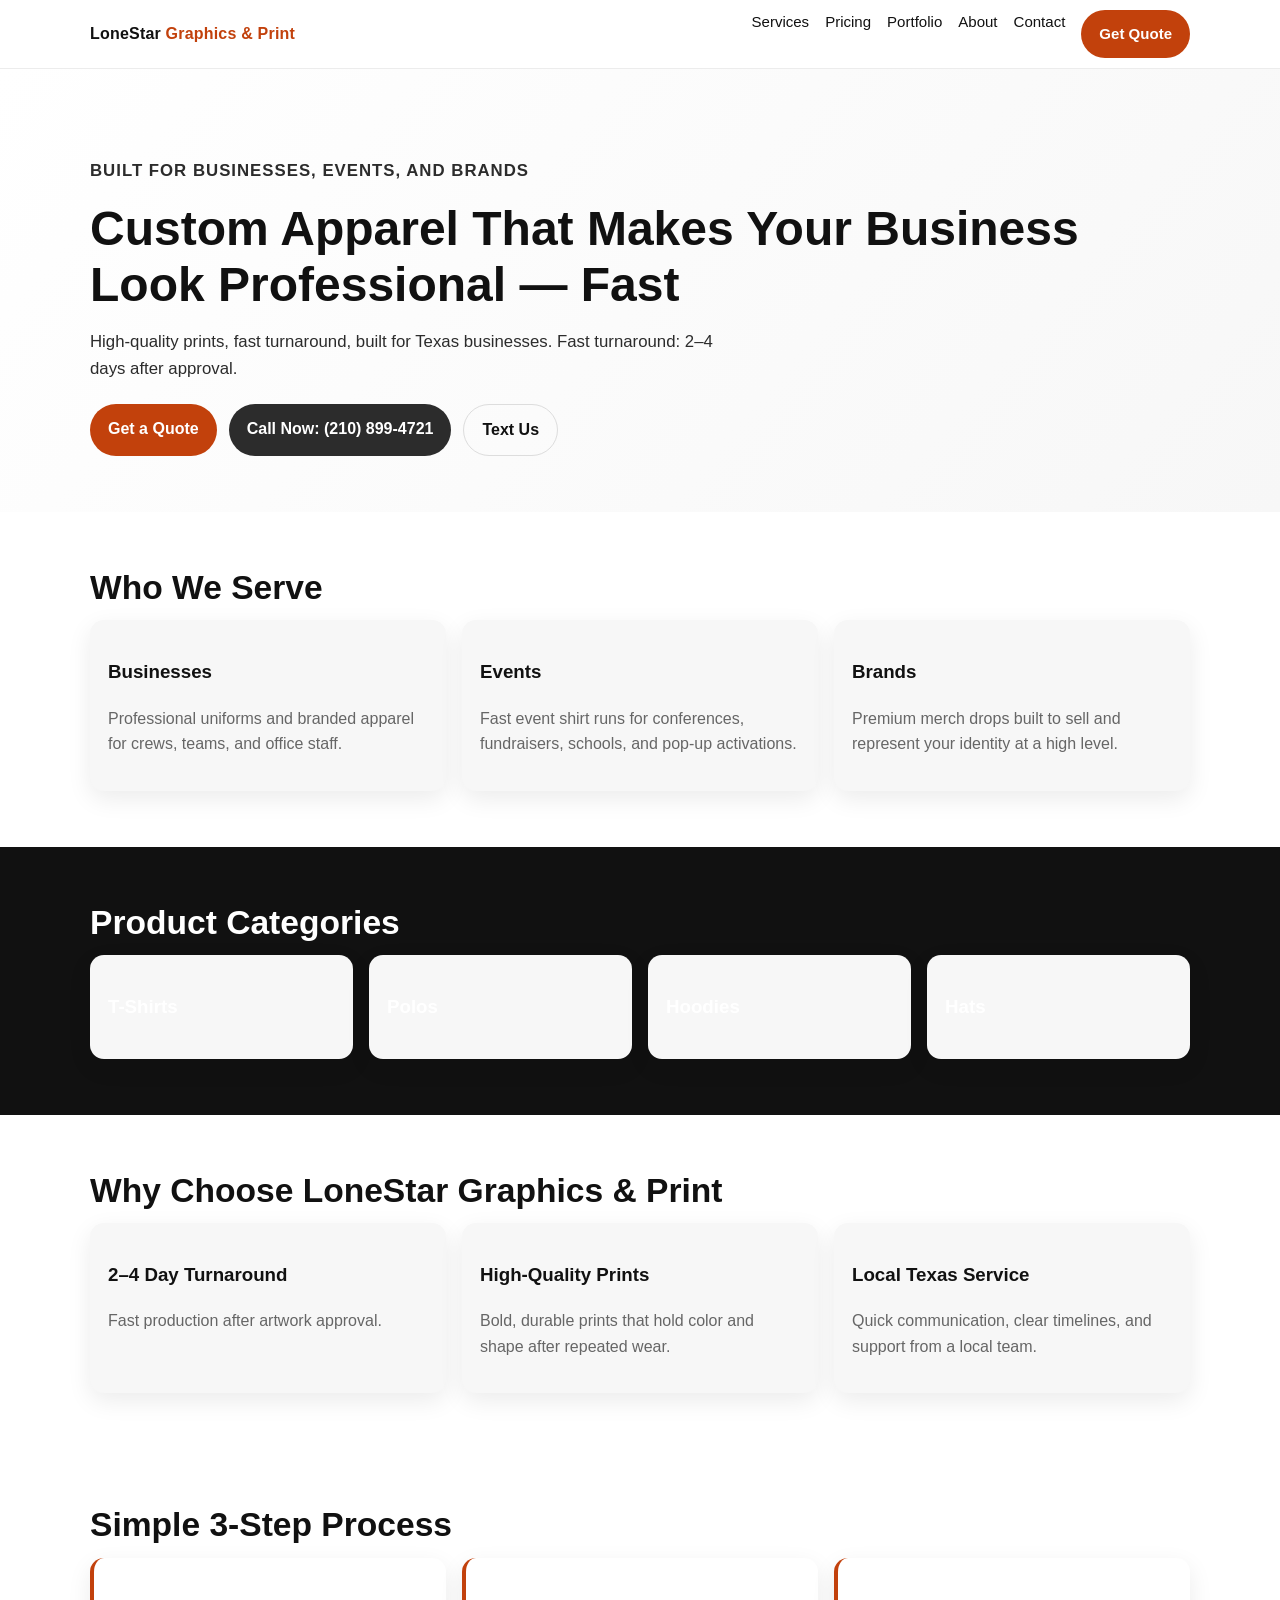
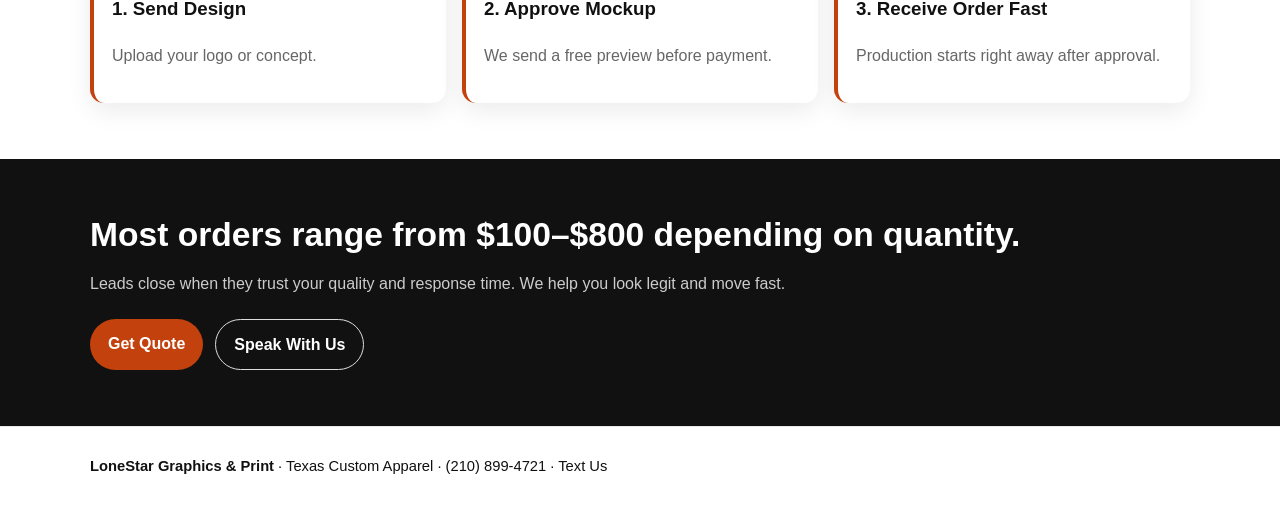
==== index.html @ 67edb774 "Build multi-page custom apparel site with lead quote funnel" ====
<!DOCTYPE html>
<html lang="en">
<head>
  <meta charset="UTF-8" />
  <meta name="viewport" content="width=device-width, initial-scale=1.0" />
  <title>LoneStar Graphics & Print | Texas Custom Apparel</title>
  <meta name="description" content="LoneStar Graphics & Print helps Texas businesses, events, and brands order custom shirts, hoodies, polos, and hats with 2–4 day turnaround." />
  <meta name="keywords" content="Texas custom apparel, custom shirts near me, custom t-shirts Texas, business uniforms" />
  <link rel="stylesheet" href="styles.css" />
</head>
<body>
  <header class="site-header">
    <div class="container nav-row">
      <a href="index.html" class="brand">LoneStar <span>Graphics & Print</span></a>
      <nav class="nav-links">
        <a href="services.html">Services</a>
        <a href="pricing.html">Pricing</a>
        <a href="portfolio.html">Portfolio</a>
        <a href="about.html">About</a>
        <a href="contact.html">Contact</a>
        <a class="btn btn-primary" href="quote.html">Get Quote</a>
      </nav>
    </div>
  </header>

  <main>
    <section class="hero">
      <div class="container">
        <p class="kicker">Built for businesses, events, and brands</p>
        <h1>Custom Apparel That Makes Your Business Look Professional — Fast</h1>
        <p>High-quality prints, fast turnaround, built for Texas businesses. Fast turnaround: 2–4 days after approval.</p>
        <div class="cta-row">
          <a class="btn btn-primary" href="quote.html">Get a Quote</a>
          <a class="btn btn-secondary" href="tel:+12108994721">Call Now: (210) 899-4721</a>
          <a class="btn btn-ghost" href="sms:+12108994721">Text Us</a>
        </div>
      </div>
    </section>

    <section>
      <div class="container">
        <h2>Who We Serve</h2>
        <div class="grid grid-3">
          <article class="card"><h3>Businesses</h3><p class="muted">Professional uniforms and branded apparel for crews, teams, and office staff.</p></article>
          <article class="card"><h3>Events</h3><p class="muted">Fast event shirt runs for conferences, fundraisers, schools, and pop-up activations.</p></article>
          <article class="card"><h3>Brands</h3><p class="muted">Premium merch drops built to sell and represent your identity at a high level.</p></article>
        </div>
      </div>
    </section>

    <section class="band">
      <div class="container">
        <h2>Product Categories</h2>
        <div class="grid grid-4">
          <article class="card"><h3>T-Shirts</h3></article>
          <article class="card"><h3>Polos</h3></article>
          <article class="card"><h3>Hoodies</h3></article>
          <article class="card"><h3>Hats</h3></article>
        </div>
      </div>
    </section>

    <section>
      <div class="container">
        <h2>Why Choose LoneStar Graphics & Print</h2>
        <div class="grid grid-3">
          <article class="card"><h3>2–4 Day Turnaround</h3><p class="muted">Fast production after artwork approval.</p></article>
          <article class="card"><h3>High-Quality Prints</h3><p class="muted">Bold, durable prints that hold color and shape after repeated wear.</p></article>
          <article class="card"><h3>Local Texas Service</h3><p class="muted">Quick communication, clear timelines, and support from a local team.</p></article>
        </div>
      </div>
    </section>

    <section>
      <div class="container">
        <h2>Simple 3-Step Process</h2>
        <div class="grid grid-3">
          <article class="card process-step"><h3>1. Send Design</h3><p class="muted">Upload your logo or concept.</p></article>
          <article class="card process-step"><h3>2. Approve Mockup</h3><p class="muted">We send a free preview before payment.</p></article>
          <article class="card process-step"><h3>3. Receive Order Fast</h3><p class="muted">Production starts right away after approval.</p></article>
        </div>
      </div>
    </section>

    <section class="band">
      <div class="container">
        <h2>Most orders range from $100–$800 depending on quantity.</h2>
        <p class="muted">Leads close when they trust your quality and response time. We help you look legit and move fast.</p>
        <div class="cta-row">
          <a class="btn btn-primary" href="quote.html">Get Quote</a>
          <a class="btn btn-ghost" href="contact.html">Speak With Us</a>
        </div>
      </div>
    </section>
  </main>

  <footer class="footer">
    <div class="container">
      <strong>LoneStar Graphics & Print</strong> · Texas Custom Apparel · <a href="tel:+12108994721">(210) 899-4721</a> · <a href="sms:+12108994721">Text Us</a>
    </div>
  </footer>
</body>
</html>
---- styles.css ----
:root {
  --bg: #ffffff;
  --text: #111111;
  --charcoal: #2c2c2c;
  --muted: #666666;
  --accent: #c2410c;
  --accent-dark: #9a3412;
  --card: #f7f7f7;
  --radius: 14px;
  --shadow: 0 8px 24px rgba(0, 0, 0, 0.08);
}

* { box-sizing: border-box; }
html { scroll-behavior: smooth; }
body {
  margin: 0;
  font-family: Inter, "Segoe UI", Arial, sans-serif;
  color: var(--text);
  background: var(--bg);
  line-height: 1.6;
}

a { color: inherit; text-decoration: none; }
img { max-width: 100%; display: block; }

.container {
  width: min(1100px, 92%);
  margin: 0 auto;
}

.site-header {
  position: sticky;
  top: 0;
  z-index: 100;
  background: rgba(255, 255, 255, 0.95);
  backdrop-filter: blur(6px);
  border-bottom: 1px solid #ececec;
}

.nav-row {
  display: flex;
  align-items: center;
  justify-content: space-between;
  gap: 12px;
  min-height: 68px;
}

.brand {
  font-weight: 800;
  letter-spacing: 0.2px;
}

.brand span { color: var(--accent); }

.nav-links {
  display: flex;
  gap: 16px;
  font-size: 0.94rem;
  flex-wrap: wrap;
  justify-content: flex-end;
}

.btn,
button {
  border: 0;
  border-radius: 999px;
  cursor: pointer;
  font-weight: 700;
  padding: 12px 18px;
  transition: 0.2s ease;
}

.btn-primary {
  background: var(--accent);
  color: #fff;
}
.btn-primary:hover { background: var(--accent-dark); }

.btn-secondary {
  background: var(--charcoal);
  color: #fff;
}

.btn-ghost {
  background: transparent;
  border: 1px solid #ddd;
}

.hero {
  padding: 72px 0 56px;
  background: linear-gradient(130deg, #ffffff 0%, #f7f7f7 100%);
}

.hero h1 {
  font-size: clamp(1.9rem, 5vw, 3rem);
  line-height: 1.15;
  margin: 0 0 14px;
}

.hero p {
  color: var(--charcoal);
  font-size: 1.05rem;
  max-width: 640px;
}

.cta-row {
  display: flex;
  gap: 12px;
  flex-wrap: wrap;
  margin-top: 22px;
}

.kicker {
  text-transform: uppercase;
  letter-spacing: 1px;
  color: var(--accent);
  font-weight: 700;
  font-size: 0.8rem;
}

section { padding: 56px 0; }

h2 {
  font-size: clamp(1.45rem, 3.4vw, 2.1rem);
  line-height: 1.2;
  margin: 0 0 12px;
}

.grid {
  display: grid;
  gap: 16px;
}

.grid-3 { grid-template-columns: repeat(auto-fit, minmax(210px, 1fr)); }
.grid-4 { grid-template-columns: repeat(auto-fit, minmax(180px, 1fr)); }
.grid-2 { grid-template-columns: repeat(auto-fit, minmax(260px, 1fr)); }

.card {
  background: var(--card);
  padding: 18px;
  border-radius: var(--radius);
  box-shadow: var(--shadow);
}

.muted { color: var(--muted); }

.band {
  background: #111;
  color: #fff;
}

.band .muted { color: #cccccc; }

.process-step {
  border-left: 4px solid var(--accent);
  background: #fff;
}

.price {
  font-size: 2rem;
  font-weight: 800;
}

.table-like {
  display: grid;
  gap: 12px;
}

.testimonial {
  font-style: italic;
}

.contact-list {
  list-style: none;
  padding: 0;
  margin: 16px 0 0;
}

.contact-list li {
  margin-bottom: 8px;
}

.form {
  display: grid;
  gap: 12px;
}

input, textarea, select {
  width: 100%;
  border: 1px solid #d8d8d8;
  border-radius: 10px;
  padding: 12px;
  font: inherit;
}

textarea { min-height: 110px; resize: vertical; }

.notice {
  padding: 12px;
  background: #fff6f0;
  border: 1px solid #ffd2ba;
  border-radius: 10px;
}

.footer {
  padding: 28px 0;
  border-top: 1px solid #eaeaea;
  font-size: 0.92rem;
}

.progress-wrap {
  background: #eee;
  border-radius: 999px;
  height: 10px;
  overflow: hidden;
}

.progress-bar {
  height: 100%;
  width: 20%;
  background: var(--accent);
  transition: width 0.3s;
}

.quote-step {
  display: none;
}
.quote-step.active { display: block; }

.select-grid {
  display: grid;
  gap: 10px;
  grid-template-columns: repeat(auto-fit, minmax(180px, 1fr));
}

.choice-card {
  border: 1px solid #ddd;
  border-radius: 12px;
  padding: 14px;
  background: #fff;
}

.choice-card.selected {
  border-color: var(--accent);
  box-shadow: 0 0 0 2px rgba(194, 65, 12, 0.15);
}

.inline {
  display: flex;
  gap: 10px;
  align-items: center;
  flex-wrap: wrap;
}

.size-grid {
  display: grid;
  grid-template-columns: repeat(3, minmax(90px, 1fr));
  gap: 10px;
}

@media (max-width: 760px) {
  .nav-links a { display: none; }
  .size-grid { grid-template-columns: repeat(2, minmax(90px, 1fr)); }
}
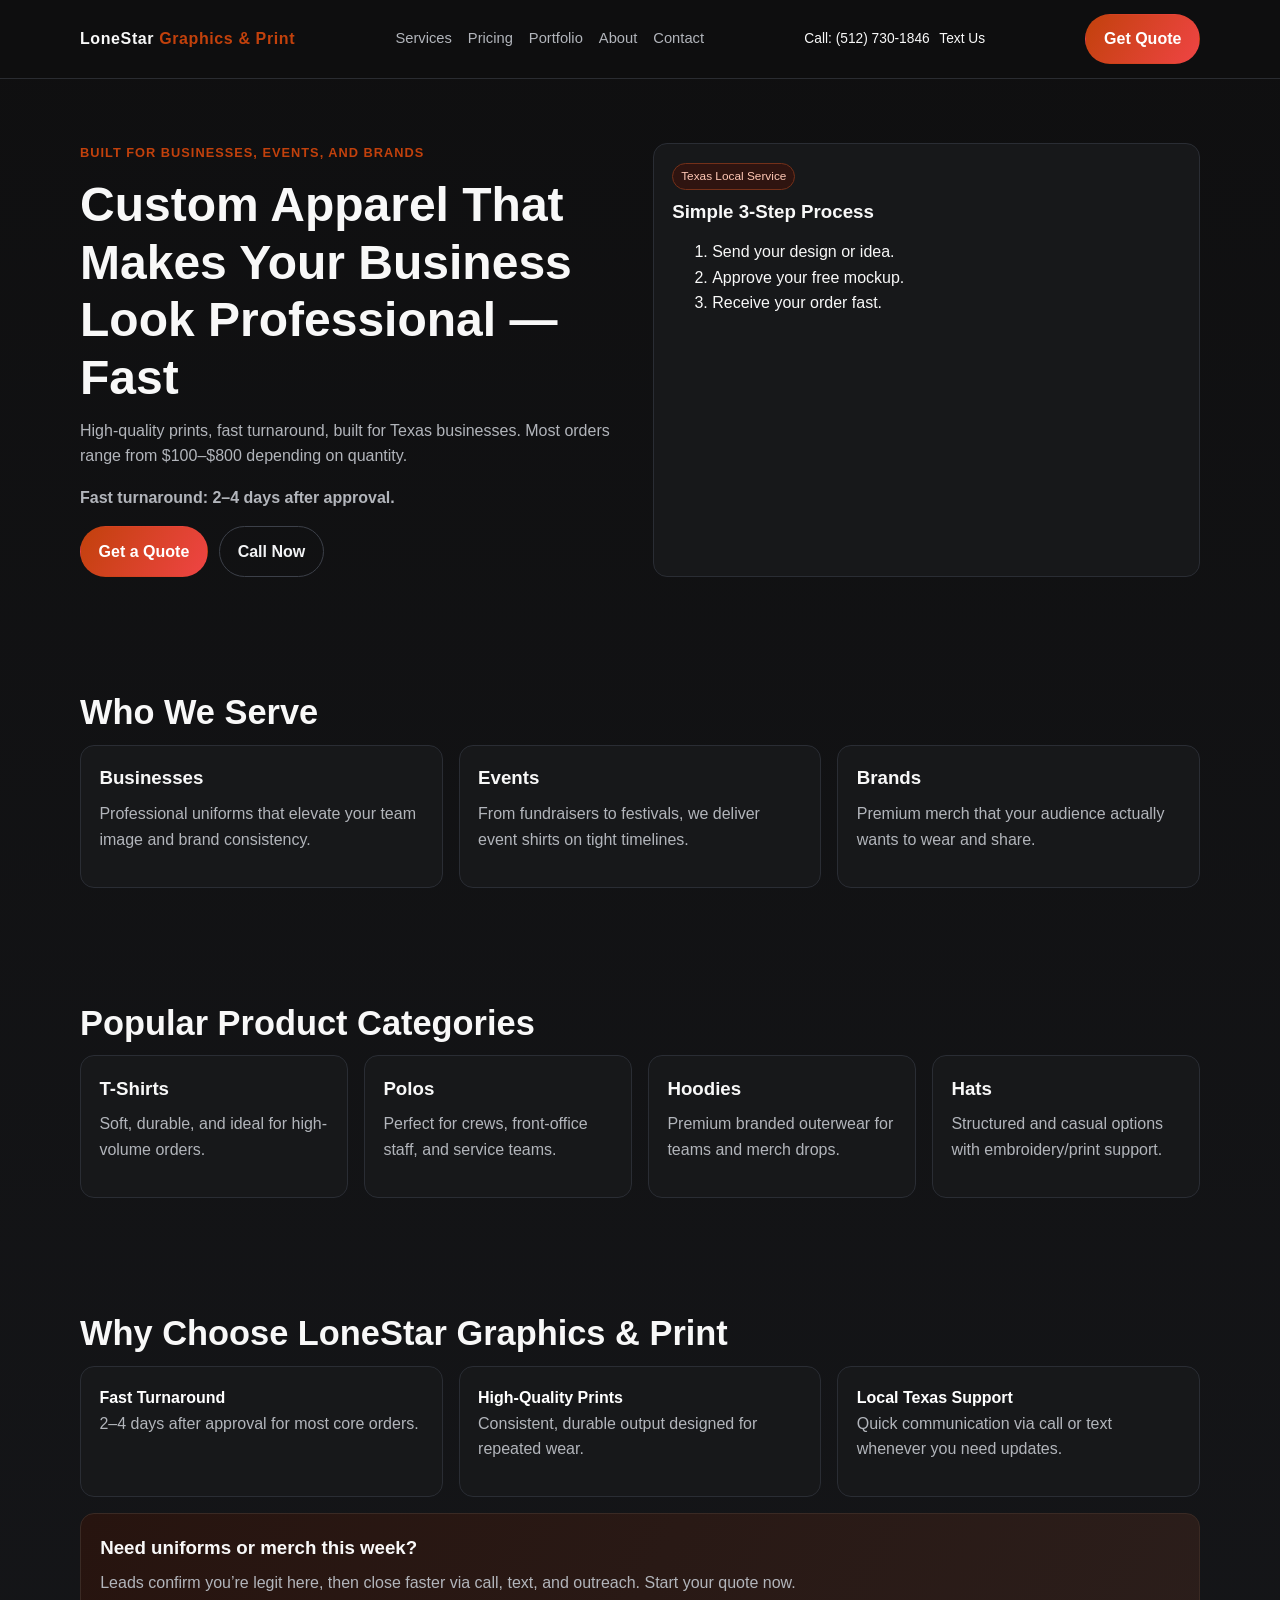
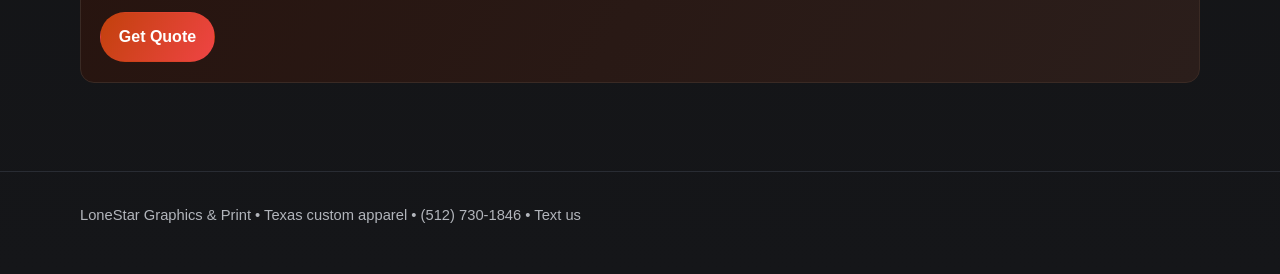
==== commit 25465a7b: "Build multi-page LoneStar apparel site with quote funnel" ====
--- a/index.html
+++ b/index.html
@@ -1,103 +1,99 @@
-<!DOCTYPE html>
+<!doctype html>
 <html lang="en">
 <head>
   <meta charset="UTF-8" />
   <meta name="viewport" content="width=device-width, initial-scale=1.0" />
   <title>LoneStar Graphics & Print | Texas Custom Apparel</title>
-  <meta name="description" content="LoneStar Graphics & Print helps Texas businesses, events, and brands order custom shirts, hoodies, polos, and hats with 2–4 day turnaround." />
-  <meta name="keywords" content="Texas custom apparel, custom shirts near me, custom t-shirts Texas, business uniforms" />
+  <meta name="description" content="Texas custom apparel for businesses, events, and brands. Fast 2–4 day turnaround on custom shirts, hoodies, polos, and hats." />
+  <meta name="keywords" content="Texas custom apparel, custom shirts near me, business uniforms Texas, custom print shop" />
   <link rel="stylesheet" href="styles.css" />
 </head>
 <body>
-  <header class="site-header">
-    <div class="container nav-row">
-      <a href="index.html" class="brand">LoneStar <span>Graphics & Print</span></a>
-      <nav class="nav-links">
-        <a href="services.html">Services</a>
-        <a href="pricing.html">Pricing</a>
-        <a href="portfolio.html">Portfolio</a>
-        <a href="about.html">About</a>
-        <a href="contact.html">Contact</a>
-        <a class="btn btn-primary" href="quote.html">Get Quote</a>
-      </nav>
+<header class="site-header">
+  <div class="container nav-wrap">
+    <a href="index.html" class="logo">LoneStar <span>Graphics & Print</span></a>
+    <nav class="nav-links">
+      <a href="services.html">Services</a>
+      <a href="pricing.html">Pricing</a>
+      <a href="portfolio.html">Portfolio</a>
+      <a href="about.html">About</a>
+      <a href="contact.html">Contact</a>
+    </nav>
+    <div class="phone-links">
+      <a href="tel:+15127301846">Call: (512) 730-1846</a>
+      <a href="sms:+15127301846">Text Us</a>
     </div>
-  </header>
-
-  <main>
-    <section class="hero">
-      <div class="container">
+    <a class="btn btn-primary" href="quote.html">Get Quote</a>
+  </div>
+</header>
+<main>
+  <section class="hero">
+    <div class="container hero-grid">
+      <div>
         <p class="kicker">Built for businesses, events, and brands</p>
         <h1>Custom Apparel That Makes Your Business Look Professional — Fast</h1>
-        <p>High-quality prints, fast turnaround, built for Texas businesses. Fast turnaround: 2–4 days after approval.</p>
-        <div class="cta-row">
+        <p>High-quality prints, fast turnaround, built for Texas businesses. Most orders range from $100–$800 depending on quantity.</p>
+        <p><strong>Fast turnaround: 2–4 days after approval.</strong></p>
+        <div style="display:flex; gap:.7rem; flex-wrap:wrap; margin-top:1rem;">
           <a class="btn btn-primary" href="quote.html">Get a Quote</a>
-          <a class="btn btn-secondary" href="tel:+12108994721">Call Now: (210) 899-4721</a>
-          <a class="btn btn-ghost" href="sms:+12108994721">Text Us</a>
+          <a class="btn btn-outline" href="tel:+15127301846">Call Now</a>
         </div>
       </div>
-    </section>
+      <div class="card">
+        <span class="badge">Texas Local Service</span>
+        <h3>Simple 3-Step Process</h3>
+        <ol>
+          <li>Send your design or idea.</li>
+          <li>Approve your free mockup.</li>
+          <li>Receive your order fast.</li>
+        </ol>
+      </div>
+    </div>
+  </section>
 
-    <section>
-      <div class="container">
-        <h2>Who We Serve</h2>
-        <div class="grid grid-3">
-          <article class="card"><h3>Businesses</h3><p class="muted">Professional uniforms and branded apparel for crews, teams, and office staff.</p></article>
-          <article class="card"><h3>Events</h3><p class="muted">Fast event shirt runs for conferences, fundraisers, schools, and pop-up activations.</p></article>
-          <article class="card"><h3>Brands</h3><p class="muted">Premium merch drops built to sell and represent your identity at a high level.</p></article>
-        </div>
+  <section>
+    <div class="container">
+      <h2>Who We Serve</h2>
+      <div class="card-grid cols-3">
+        <article class="card"><h3>Businesses</h3><p>Professional uniforms that elevate your team image and brand consistency.</p></article>
+        <article class="card"><h3>Events</h3><p>From fundraisers to festivals, we deliver event shirts on tight timelines.</p></article>
+        <article class="card"><h3>Brands</h3><p>Premium merch that your audience actually wants to wear and share.</p></article>
       </div>
-    </section>
+    </div>
+  </section>
 
-    <section class="band">
-      <div class="container">
-        <h2>Product Categories</h2>
-        <div class="grid grid-4">
-          <article class="card"><h3>T-Shirts</h3></article>
-          <article class="card"><h3>Polos</h3></article>
-          <article class="card"><h3>Hoodies</h3></article>
-          <article class="card"><h3>Hats</h3></article>
-        </div>
+  <section>
+    <div class="container">
+      <h2>Popular Product Categories</h2>
+      <div class="card-grid cols-4">
+        <article class="card"><h3>T-Shirts</h3><p>Soft, durable, and ideal for high-volume orders.</p></article>
+        <article class="card"><h3>Polos</h3><p>Perfect for crews, front-office staff, and service teams.</p></article>
+        <article class="card"><h3>Hoodies</h3><p>Premium branded outerwear for teams and merch drops.</p></article>
+        <article class="card"><h3>Hats</h3><p>Structured and casual options with embroidery/print support.</p></article>
       </div>
-    </section>
+    </div>
+  </section>
 
-    <section>
-      <div class="container">
-        <h2>Why Choose LoneStar Graphics & Print</h2>
-        <div class="grid grid-3">
-          <article class="card"><h3>2–4 Day Turnaround</h3><p class="muted">Fast production after artwork approval.</p></article>
-          <article class="card"><h3>High-Quality Prints</h3><p class="muted">Bold, durable prints that hold color and shape after repeated wear.</p></article>
-          <article class="card"><h3>Local Texas Service</h3><p class="muted">Quick communication, clear timelines, and support from a local team.</p></article>
-        </div>
+  <section>
+    <div class="container">
+      <h2>Why Choose LoneStar Graphics & Print</h2>
+      <div class="card-grid cols-3">
+        <article class="card"><strong>Fast Turnaround</strong><p>2–4 days after approval for most core orders.</p></article>
+        <article class="card"><strong>High-Quality Prints</strong><p>Consistent, durable output designed for repeated wear.</p></article>
+        <article class="card"><strong>Local Texas Support</strong><p>Quick communication via call or text whenever you need updates.</p></article>
       </div>
-    </section>
-
-    <section>
-      <div class="container">
-        <h2>Simple 3-Step Process</h2>
-        <div class="grid grid-3">
-          <article class="card process-step"><h3>1. Send Design</h3><p class="muted">Upload your logo or concept.</p></article>
-          <article class="card process-step"><h3>2. Approve Mockup</h3><p class="muted">We send a free preview before payment.</p></article>
-          <article class="card process-step"><h3>3. Receive Order Fast</h3><p class="muted">Production starts right away after approval.</p></article>
-        </div>
+      <div class="cta-band" style="margin-top:1rem;">
+        <h3>Need uniforms or merch this week?</h3>
+        <p>Leads confirm you’re legit here, then close faster via call, text, and outreach. Start your quote now.</p>
+        <a class="btn btn-primary" href="quote.html">Get Quote</a>
       </div>
-    </section>
-
-    <section class="band">
-      <div class="container">
-        <h2>Most orders range from $100–$800 depending on quantity.</h2>
-        <p class="muted">Leads close when they trust your quality and response time. We help you look legit and move fast.</p>
-        <div class="cta-row">
-          <a class="btn btn-primary" href="quote.html">Get Quote</a>
-          <a class="btn btn-ghost" href="contact.html">Speak With Us</a>
-        </div>
-      </div>
-    </section>
-  </main>
-
-  <footer class="footer">
-    <div class="container">
-      <strong>LoneStar Graphics & Print</strong> · Texas Custom Apparel · <a href="tel:+12108994721">(210) 899-4721</a> · <a href="sms:+12108994721">Text Us</a>
     </div>
-  </footer>
+  </section>
+</main>
+<footer>
+  <div class="container">
+    <p>LoneStar Graphics & Print • Texas custom apparel • <a href="tel:+15127301846">(512) 730-1846</a> • <a href="sms:+15127301846">Text us</a></p>
+  </div>
+</footer>
 </body>
 </html>
--- a/styles.css
+++ b/styles.css
@@ -1,264 +1,218 @@
 :root {
-  --bg: #ffffff;
-  --text: #111111;
-  --charcoal: #2c2c2c;
-  --muted: #666666;
+  --bg: #0f0f10;
+  --surface: #17181a;
+  --surface-2: #202226;
+  --text: #f8f8f8;
+  --muted: #b2b5bb;
   --accent: #c2410c;
-  --accent-dark: #9a3412;
-  --card: #f7f7f7;
+  --accent-2: #ef4444;
   --radius: 14px;
-  --shadow: 0 8px 24px rgba(0, 0, 0, 0.08);
+  --maxw: 1120px;
 }
 
 * { box-sizing: border-box; }
-html { scroll-behavior: smooth; }
 body {
   margin: 0;
-  font-family: Inter, "Segoe UI", Arial, sans-serif;
+  font-family: Inter, -apple-system, BlinkMacSystemFont, "Segoe UI", Roboto, sans-serif;
+  background: linear-gradient(180deg, #0f0f10 0%, #151619 100%);
   color: var(--text);
-  background: var(--bg);
   line-height: 1.6;
 }
-
+img { max-width: 100%; border-radius: 10px; }
 a { color: inherit; text-decoration: none; }
-img { max-width: 100%; display: block; }
 
 .container {
-  width: min(1100px, 92%);
-  margin: 0 auto;
+  width: min(100% - 2rem, var(--maxw));
+  margin-inline: auto;
 }
 
 .site-header {
   position: sticky;
   top: 0;
-  z-index: 100;
-  background: rgba(255, 255, 255, 0.95);
-  backdrop-filter: blur(6px);
-  border-bottom: 1px solid #ececec;
-}
-
-.nav-row {
+  z-index: 999;
+  background: rgba(15, 15, 16, 0.9);
+  backdrop-filter: blur(10px);
+  border-bottom: 1px solid #2a2c31;
+}
+
+.nav-wrap {
   display: flex;
+  justify-content: space-between;
   align-items: center;
-  justify-content: space-between;
-  gap: 12px;
-  min-height: 68px;
-}
-
-.brand {
+  padding: 0.85rem 0;
+  gap: 1rem;
+}
+
+.logo {
   font-weight: 800;
-  letter-spacing: 0.2px;
-}
-
-.brand span { color: var(--accent); }
+  letter-spacing: 0.6px;
+}
+.logo span { color: var(--accent); }
 
 .nav-links {
-  display: flex;
-  gap: 16px;
-  font-size: 0.94rem;
-  flex-wrap: wrap;
-  justify-content: flex-end;
-}
-
-.btn,
-button {
-  border: 0;
+  display: none;
+  gap: 1rem;
+  color: var(--muted);
+  font-size: 0.92rem;
+}
+
+.phone-links {
+  display: none;
+  gap: 0.6rem;
+  align-items: center;
+  font-size: 0.86rem;
+}
+
+.btn {
+  display: inline-flex;
+  align-items: center;
+  justify-content: center;
   border-radius: 999px;
+  border: 1px solid transparent;
+  padding: 0.72rem 1.1rem;
+  font-weight: 700;
+  transition: 0.2s ease;
   cursor: pointer;
+}
+.btn-primary {
+  background: linear-gradient(120deg, var(--accent), var(--accent-2));
+  color: white;
+}
+.btn-primary:hover { transform: translateY(-1px); opacity: 0.94; }
+.btn-outline {
+  border-color: #3c4049;
+  color: #f2f3f5;
+}
+.btn-outline:hover { background: #272a31; }
+
+main section { padding: 3.5rem 0; }
+.hero {
+  padding-top: 4rem;
+}
+.hero-grid {
+  display: grid;
+  gap: 1.6rem;
+}
+.kicker {
+  color: var(--accent);
   font-weight: 700;
-  padding: 12px 18px;
-  transition: 0.2s ease;
-}
-
-.btn-primary {
-  background: var(--accent);
-  color: #fff;
-}
-.btn-primary:hover { background: var(--accent-dark); }
-
-.btn-secondary {
-  background: var(--charcoal);
-  color: #fff;
-}
-
-.btn-ghost {
-  background: transparent;
-  border: 1px solid #ddd;
-}
-
-.hero {
-  padding: 72px 0 56px;
-  background: linear-gradient(130deg, #ffffff 0%, #f7f7f7 100%);
-}
-
-.hero h1 {
-  font-size: clamp(1.9rem, 5vw, 3rem);
-  line-height: 1.15;
-  margin: 0 0 14px;
-}
-
-.hero p {
-  color: var(--charcoal);
-  font-size: 1.05rem;
-  max-width: 640px;
-}
-
-.cta-row {
-  display: flex;
-  gap: 12px;
-  flex-wrap: wrap;
-  margin-top: 22px;
-}
-
-.kicker {
   text-transform: uppercase;
   letter-spacing: 1px;
-  color: var(--accent);
-  font-weight: 700;
   font-size: 0.8rem;
 }
-
-section { padding: 56px 0; }
-
-h2 {
-  font-size: clamp(1.45rem, 3.4vw, 2.1rem);
-  line-height: 1.2;
-  margin: 0 0 12px;
-}
-
-.grid {
+h1, h2, h3 { line-height: 1.2; margin: 0.2rem 0 0.7rem; }
+h1 { font-size: clamp(1.9rem, 7vw, 3rem); }
+h2 { font-size: clamp(1.5rem, 4.5vw, 2.15rem); }
+p { margin-top: 0; color: var(--muted); }
+
+.card-grid {
   display: grid;
-  gap: 16px;
-}
-
-.grid-3 { grid-template-columns: repeat(auto-fit, minmax(210px, 1fr)); }
-.grid-4 { grid-template-columns: repeat(auto-fit, minmax(180px, 1fr)); }
-.grid-2 { grid-template-columns: repeat(auto-fit, minmax(260px, 1fr)); }
-
+  grid-template-columns: 1fr;
+  gap: 1rem;
+}
 .card {
-  background: var(--card);
-  padding: 18px;
+  background: var(--surface);
+  border: 1px solid #2a2d34;
   border-radius: var(--radius);
-  box-shadow: var(--shadow);
-}
-
-.muted { color: var(--muted); }
-
-.band {
-  background: #111;
+  padding: 1.15rem;
+}
+.card strong { color: white; }
+.badge {
+  display: inline-block;
+  background: #2f1410;
+  color: #ffc7b5;
+  border: 1px solid #743019;
+  padding: 0.2rem 0.5rem;
+  border-radius: 999px;
+  font-size: 0.74rem;
+  margin-bottom: 0.45rem;
+}
+
+.cta-band {
+  border: 1px solid #3a2a24;
+  background: linear-gradient(120deg, #27140f, #2b1e1b);
+  border-radius: var(--radius);
+  padding: 1.2rem;
+}
+
+footer {
+  border-top: 1px solid #292c33;
+  margin-top: 2rem;
+  padding: 2rem 0;
+  color: var(--muted);
+  font-size: 0.92rem;
+}
+
+.funnel {
+  max-width: 760px;
+  margin: 0 auto;
+}
+.progress-wrap {
+  margin: 1rem 0 1.5rem;
+}
+progress {
+  width: 100%;
+  height: 12px;
+  border-radius: 999px;
+}
+progress::-webkit-progress-bar { background: #282b32; border-radius: 999px; }
+progress::-webkit-progress-value { background: linear-gradient(120deg, var(--accent), var(--accent-2)); border-radius: 999px; }
+
+.step { display: none; }
+.step.active { display: block; }
+
+.option-grid { display: grid; gap: 0.8rem; }
+.option-btn {
+  width: 100%;
+  text-align: left;
+  padding: 1rem;
+  border-radius: 12px;
+  border: 1px solid #333741;
+  background: #1c1f25;
   color: #fff;
-}
-
-.band .muted { color: #cccccc; }
-
-.process-step {
-  border-left: 4px solid var(--accent);
-  background: #fff;
-}
-
-.price {
-  font-size: 2rem;
-  font-weight: 800;
-}
-
-.table-like {
+  font-weight: 600;
+}
+.option-btn.selected { border-color: var(--accent); background: #2b1b15; }
+
+.field { margin-bottom: 0.9rem; }
+label { display: block; margin-bottom: 0.35rem; font-weight: 600; }
+input, textarea, select {
+  width: 100%;
+  background: #121317;
+  border: 1px solid #2f333d;
+  color: #fff;
+  padding: 0.75rem;
+  border-radius: 10px;
+}
+textarea { min-height: 110px; }
+.inline {
   display: grid;
-  gap: 12px;
-}
-
+  grid-template-columns: 1fr 1fr;
+  gap: 0.7rem;
+}
+
+.small-note { font-size: 0.85rem; color: #c8cad0; }
+.trust { color: #f8bba6; font-weight: 600; font-size: 0.9rem; }
+
+.portfolio-item {
+  background: var(--surface-2);
+  border: 1px solid #2c3038;
+  padding: 1rem;
+  border-radius: var(--radius);
+}
 .testimonial {
   font-style: italic;
-}
-
-.contact-list {
-  list-style: none;
-  padding: 0;
-  margin: 16px 0 0;
-}
-
-.contact-list li {
-  margin-bottom: 8px;
-}
-
-.form {
-  display: grid;
-  gap: 12px;
-}
-
-input, textarea, select {
-  width: 100%;
-  border: 1px solid #d8d8d8;
-  border-radius: 10px;
-  padding: 12px;
-  font: inherit;
-}
-
-textarea { min-height: 110px; resize: vertical; }
-
-.notice {
-  padding: 12px;
-  background: #fff6f0;
-  border: 1px solid #ffd2ba;
-  border-radius: 10px;
-}
-
-.footer {
-  padding: 28px 0;
-  border-top: 1px solid #eaeaea;
-  font-size: 0.92rem;
-}
-
-.progress-wrap {
-  background: #eee;
-  border-radius: 999px;
-  height: 10px;
-  overflow: hidden;
-}
-
-.progress-bar {
-  height: 100%;
-  width: 20%;
-  background: var(--accent);
-  transition: width 0.3s;
-}
-
-.quote-step {
-  display: none;
-}
-.quote-step.active { display: block; }
-
-.select-grid {
-  display: grid;
-  gap: 10px;
-  grid-template-columns: repeat(auto-fit, minmax(180px, 1fr));
-}
-
-.choice-card {
-  border: 1px solid #ddd;
-  border-radius: 12px;
-  padding: 14px;
-  background: #fff;
-}
-
-.choice-card.selected {
-  border-color: var(--accent);
-  box-shadow: 0 0 0 2px rgba(194, 65, 12, 0.15);
-}
-
-.inline {
-  display: flex;
-  gap: 10px;
-  align-items: center;
-  flex-wrap: wrap;
-}
-
-.size-grid {
-  display: grid;
-  grid-template-columns: repeat(3, minmax(90px, 1fr));
-  gap: 10px;
-}
-
-@media (max-width: 760px) {
-  .nav-links a { display: none; }
-  .size-grid { grid-template-columns: repeat(2, minmax(90px, 1fr)); }
-}
+  color: #d8dae0;
+  border-left: 3px solid var(--accent);
+  padding-left: 0.8rem;
+}
+
+@media (min-width: 760px) {
+  .nav-links, .phone-links { display: flex; }
+  .hero-grid,
+  .card-grid.cols-2,
+  .card-grid.cols-3,
+  .card-grid.cols-4 { grid-template-columns: repeat(2, minmax(0, 1fr)); }
+  .card-grid.cols-3 { grid-template-columns: repeat(3, minmax(0, 1fr)); }
+  .card-grid.cols-4 { grid-template-columns: repeat(4, minmax(0, 1fr)); }
+}
